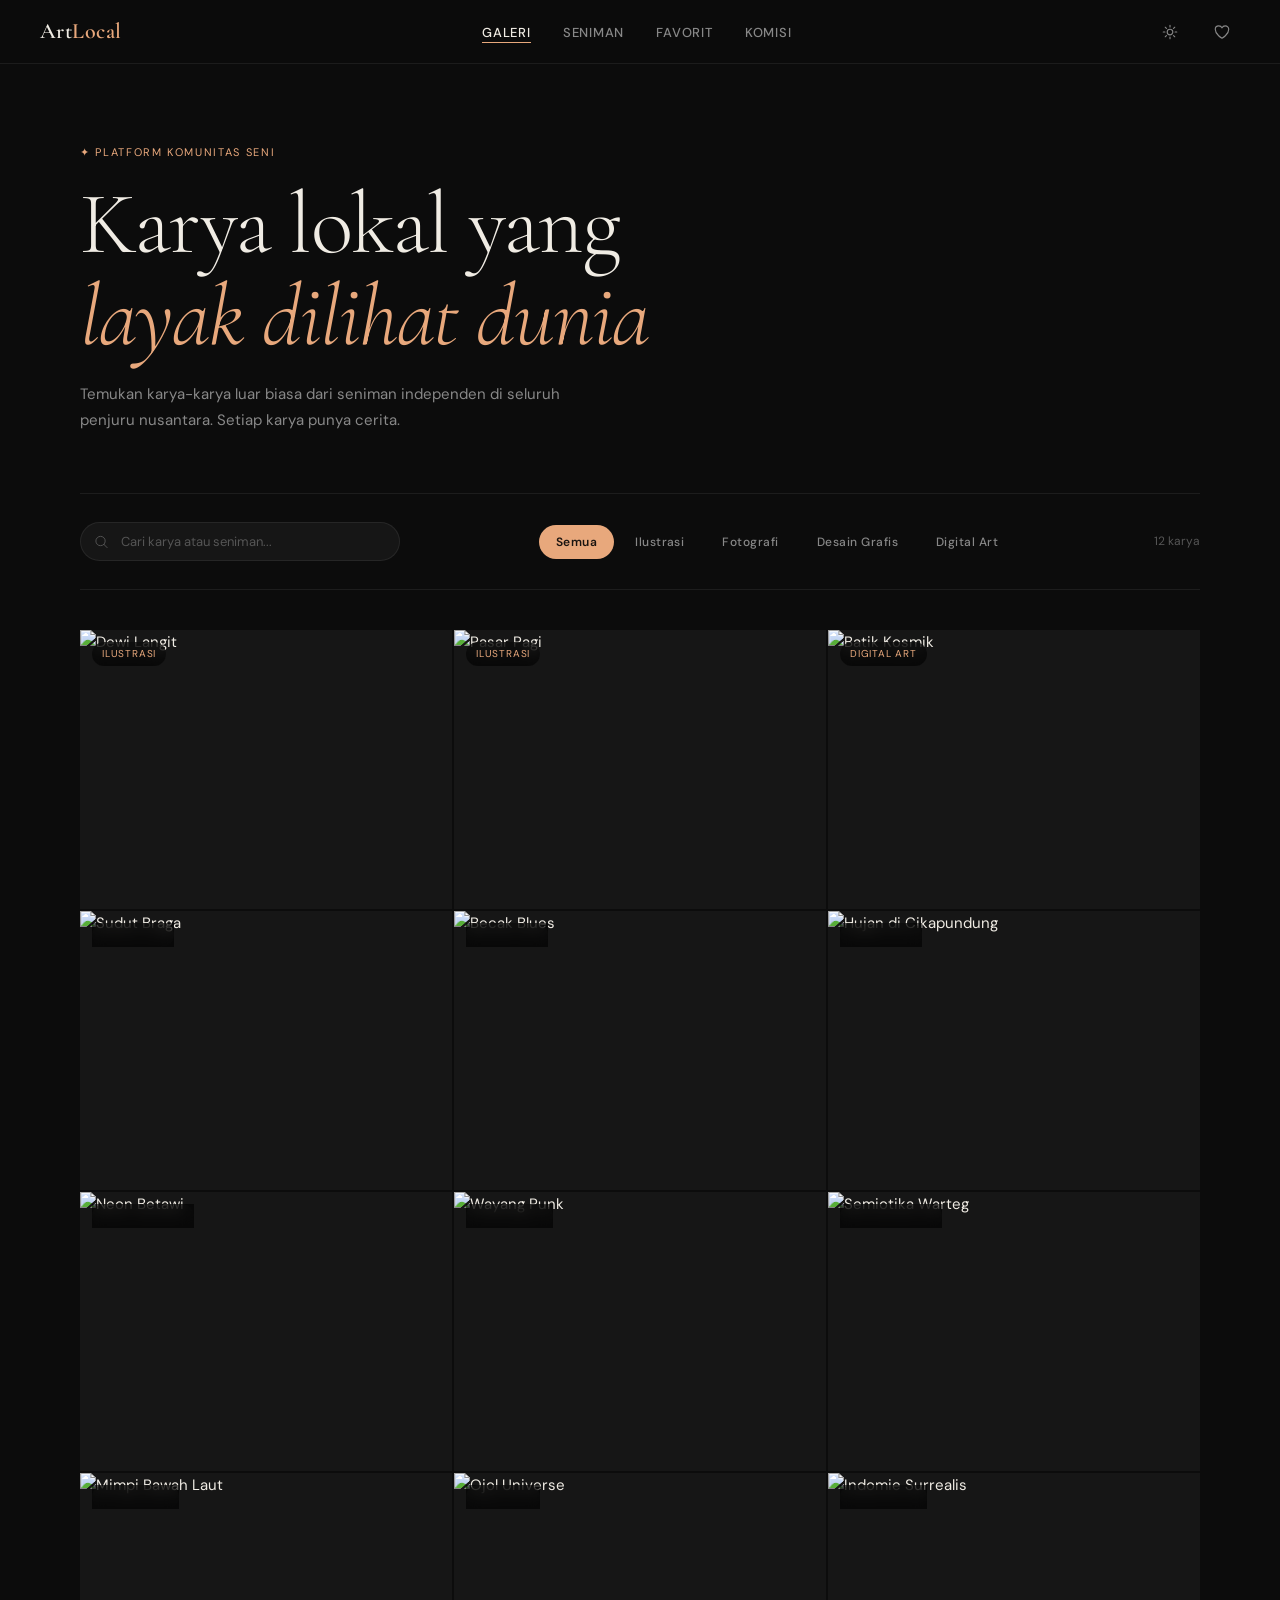
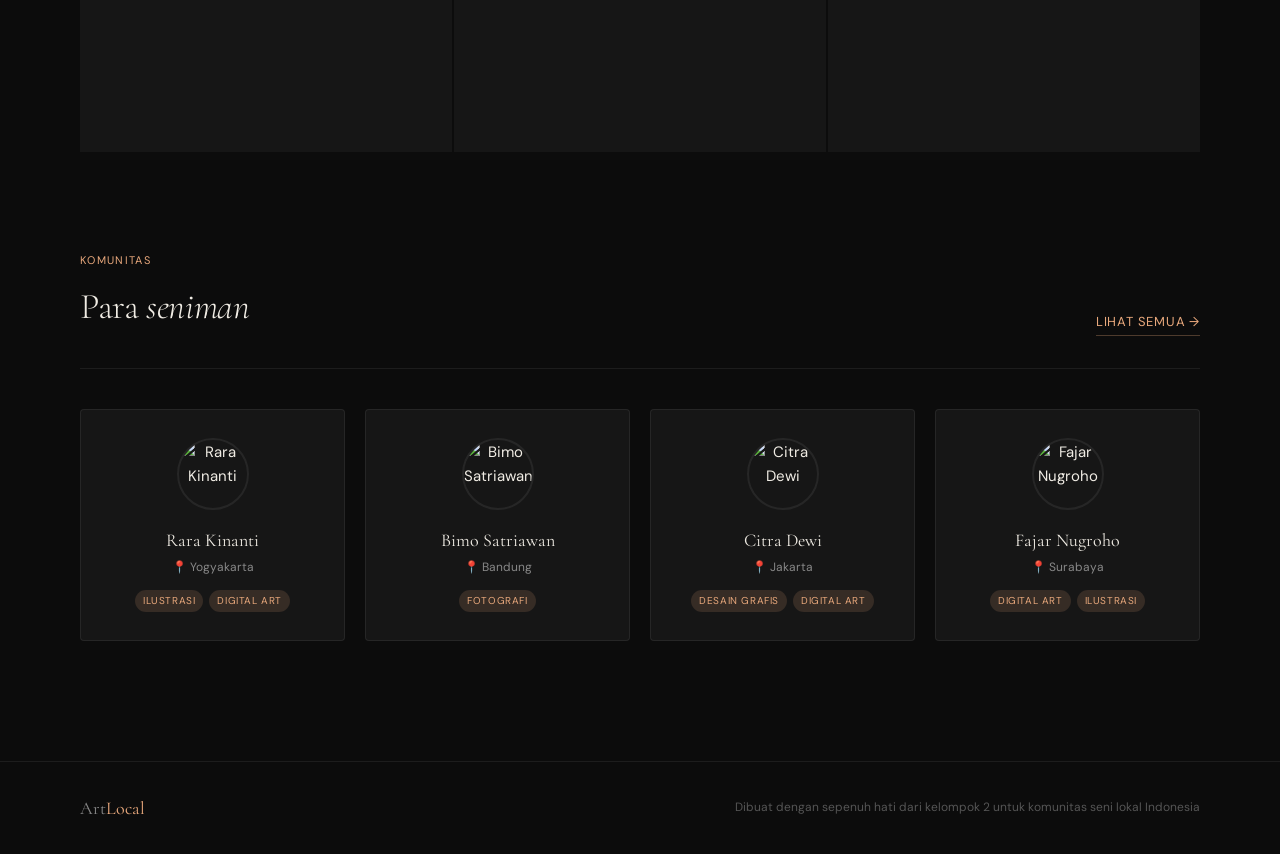
==== index.html @ 75366d5c "added files:" ====
<!DOCTYPE html>
<html lang="id">
<head>
  <meta charset="UTF-8">
  <meta name="viewport" content="width=device-width, initial-scale=1.0">
  <title>ArtLocal — Galeri Seni Lokal Indonesia</title>
  <meta name="description" content="Platform galeri komunitas seni lokal Indonesia. Temukan karya-karya luar biasa dari seniman independen di seluruh penjuru nusantara.">
  <link rel="stylesheet" href="css/style.css">
</head>
<body>


  <nav class="navbar">
    <a href="index.html" class="nav-logo">Art<span>Local</span></a>
    <ul class="nav-links">
      <li><a href="index.html">Galeri</a></li>
      <li><a href="artists.html">Seniman</a></li>
      <li><a href="favorites.html">Favorit</a></li>
      <li><a href="commission.html">Komisi</a></li>
    </ul>
    <div class="nav-actions">
      <button class="btn-icon" id="themeBtn" title="Ganti tema"></button>
      <a href="favorites.html" class="btn-icon" title="Favorit saya">
        <svg xmlns="http://www.w3.org/2000/svg" fill="none" viewBox="0 0 24 24" stroke-width="1.5" stroke="currentColor" width="18" height="18"><path stroke-linecap="round" stroke-linejoin="round" d="M21 8.25c0-2.485-2.099-4.5-4.688-4.5-1.935 0-3.597 1.126-4.312 2.733-.715-1.607-2.377-2.733-4.313-2.733C5.1 3.75 3 5.765 3 8.25c0 7.22 9 12 9 12s9-4.78 9-12Z"/></svg>
      </a>
    </div>
  </nav>

  <main>
    <div class="container">

    
      <section class="hero">
        <p class="hero-eyebrow">✦ Platform Komunitas Seni</p>
        <h1 class="hero-title">Karya lokal yang<br><em>layak dilihat dunia</em></h1>
        <p class="hero-sub">Temukan karya-karya luar biasa dari seniman independen di seluruh penjuru nusantara. Setiap karya punya cerita.</p>
      </section>

      <div class="toolbar">
        <div class="search-wrap">
          <svg xmlns="http://www.w3.org/2000/svg" fill="none" viewBox="0 0 24 24" stroke-width="1.5" stroke="currentColor"><path stroke-linecap="round" stroke-linejoin="round" d="m21 21-5.197-5.197m0 0A7.5 7.5 0 1 0 5.196 5.196a7.5 7.5 0 0 0 10.607 10.607Z"/></svg>
          <input type="text" id="searchInput" class="search-input" placeholder="Cari karya atau seniman...">
        </div>
        <div class="filter-tabs" id="filterTabs">
          <button class="filter-tab active" data-cat="Semua">Semua</button>
          <button class="filter-tab" data-cat="Ilustrasi">Ilustrasi</button>
          <button class="filter-tab" data-cat="Fotografi">Fotografi</button>
          <button class="filter-tab" data-cat="Desain Grafis">Desain Grafis</button>
          <button class="filter-tab" data-cat="Digital Art">Digital Art</button>
        </div>
        <span class="results-count" id="resultsCount"></span>
      </div>

    
      <div class="gallery-grid" id="galleryGrid">
        <div class="loading">
          <div class="loading-dot"></div>
          <div class="loading-dot"></div>
          <div class="loading-dot"></div>
        </div>
      </div>

     
      <div class="section-header">
        <div>
          <p class="section-eyebrow">Komunitas</p>
          <h2 class="section-title">Para <em>seniman</em></h2>
        </div>
        <a href="artists.html" class="section-link">Lihat semua →</a>
      </div>
      <div class="artists-grid" id="artistsGrid">
        <div class="loading">
          <div class="loading-dot"></div>
          <div class="loading-dot"></div>
          <div class="loading-dot"></div>
        </div>
      </div>

    </div>
  </main>

  <footer>
    <div class="container" style="display:flex;justify-content:space-between;align-items:center;width:100%">
      <span class="footer-logo">Art<span>Local</span></span>
      <span class="footer-text">Dibuat dengan sepenuh hati dari kelompok 2 untuk komunitas seni lokal Indonesia</span>
    </div>
  </footer>

  <script src="js/utils.js"></script>
  <script>
    let allArtworks = [];
    let allArtists = [];
    let activeFilter = 'Semua';
    let searchQuery = '';

    async function init() {
      [allArtworks, allArtists] = await Promise.all([fetchArtworks(), fetchArtists()]);
      renderGallery();
      renderArtists();
    }

    function renderGallery() {
      const grid = document.getElementById('galleryGrid');
      let filtered = allArtworks.filter(w => {
        const matchCat = activeFilter === 'Semua' || w.category === activeFilter;
        const q = searchQuery.toLowerCase();
        const artist = allArtists.find(a => a.id === w.artistId);
        const matchSearch = !q || w.title.toLowerCase().includes(q) ||
          (artist && artist.name.toLowerCase().includes(q)) ||
          w.category.toLowerCase().includes(q);
        return matchCat && matchSearch;
      });

      document.getElementById('resultsCount').textContent = `${filtered.length} karya`;

      if (filtered.length === 0) {
        grid.innerHTML = `
          <div class="empty-state">
            <div class="empty-state-icon">🎨</div>
            <h3>Tidak ada karya ditemukan</h3>
            <p>Coba kata kunci atau filter yang berbeda.</p>
          </div>`;
        return;
      }

      grid.innerHTML = filtered.map(w => {
        const artist = allArtists.find(a => a.id === w.artistId);
        return renderArtworkCard(w, artist);
      }).join('');
    }

    function renderArtists() {
      const grid = document.getElementById('artistsGrid');
      grid.innerHTML = allArtists.slice(0, 4).map(a => `
        <div class="artist-card" onclick="location.href='artist.html?id=${a.id}'">
          <img src="${a.avatar}" alt="${a.name}" class="artist-avatar">
          <div class="artist-card-name">${a.name}</div>
          <div class="artist-card-city">📍 ${a.city}</div>
          <div class="artist-card-cats">
            ${a.categories.map(c => `<span class="tag">${c}</span>`).join('')}
          </div>
        </div>
      `).join('');
    }

   
    document.getElementById('filterTabs').addEventListener('click', e => {
      const btn = e.target.closest('.filter-tab');
      if (!btn) return;
      document.querySelectorAll('.filter-tab').forEach(b => b.classList.remove('active'));
      btn.classList.add('active');
      activeFilter = btn.dataset.cat;
      renderGallery();
    });

  
    let searchTimer;
    document.getElementById('searchInput').addEventListener('input', e => {
      clearTimeout(searchTimer);
      searchTimer = setTimeout(() => {
        searchQuery = e.target.value;
        renderGallery();
      }, 300);
    });

    init();
  </script>
</body>
</html>
---- css/style.css ----
@import url('https://fonts.googleapis.com/css2?family=Cormorant+Garamond:ital,wght@0,300;0,400;0,600;1,300;1,400&family=DM+Sans:wght@300;400;500;600&display=swap');


:root {
  --bg: #0c0c0c;
  --bg-card: #161616;
  --bg-hover: #1f1f1f;
  --accent: #e8a87c;
  --accent-dim: rgba(232, 168, 124, 0.15);
  --accent-border: rgba(232, 168, 124, 0.3);
  --text: #f0ece4;
  --text-muted: #888;
  --text-dim: #555;
  --border: rgba(255,255,255,0.07);
  --radius: 4px;
  --font-display: 'Cormorant Garamond', Georgia, serif;
  --font-body: 'DM Sans', sans-serif;
  --transition: 0.3s cubic-bezier(0.4, 0, 0.2, 1);
  --shadow: 0 8px 32px rgba(0,0,0,0.4);
}

[data-theme="light"] {
  --bg: #f7f4ef;
  --bg-card: #ffffff;
  --bg-hover: #f0ece4;
  --accent: #c4713a;
  --accent-dim: rgba(196, 113, 58, 0.1);
  --accent-border: rgba(196, 113, 58, 0.3);
  --text: #1a1814;
  --text-muted: #666;
  --text-dim: #aaa;
  --border: rgba(0,0,0,0.08);
  --shadow: 0 8px 32px rgba(0,0,0,0.08);
}


*, *::before, *::after { box-sizing: border-box; margin: 0; padding: 0; }

html { scroll-behavior: smooth; }

body {
  background: var(--bg);
  color: var(--text);
  font-family: var(--font-body);
  font-size: 15px;
  line-height: 1.6;
  min-height: 100vh;
  transition: background var(--transition), color var(--transition);
}

a { color: inherit; text-decoration: none; }
img { display: block; max-width: 100%; }
button { cursor: pointer; border: none; background: none; font-family: var(--font-body); }
input, textarea, select { font-family: var(--font-body); }


::-webkit-scrollbar { width: 4px; }
::-webkit-scrollbar-track { background: var(--bg); }
::-webkit-scrollbar-thumb { background: var(--text-dim); border-radius: 2px; }


.navbar {
  position: fixed;
  top: 0; left: 0; right: 0;
  z-index: 100;
  padding: 0 40px;
  height: 64px;
  display: flex;
  align-items: center;
  justify-content: space-between;
  background: rgba(12,12,12,0.85);
  backdrop-filter: blur(16px);
  border-bottom: 1px solid var(--border);
  transition: background var(--transition);
}

[data-theme="light"] .navbar {
  background: rgba(247,244,239,0.85);
}

.nav-logo {
  font-family: var(--font-display);
  font-size: 22px;
  font-weight: 600;
  letter-spacing: 0.02em;
  color: var(--text);
}

.nav-logo span { color: var(--accent); }

.nav-links {
  display: flex;
  align-items: center;
  gap: 32px;
  list-style: none;
}

.nav-links a {
  font-size: 13px;
  font-weight: 500;
  letter-spacing: 0.06em;
  text-transform: uppercase;
  color: var(--text-muted);
  transition: color var(--transition);
  position: relative;
}

.nav-links a::after {
  content: '';
  position: absolute;
  bottom: -2px; left: 0; right: 0;
  height: 1px;
  background: var(--accent);
  transform: scaleX(0);
  transition: transform var(--transition);
  transform-origin: left;
}

.nav-links a:hover,
.nav-links a.active {
  color: var(--text);
}

.nav-links a:hover::after,
.nav-links a.active::after {
  transform: scaleX(1);
}

.nav-actions {
  display: flex;
  align-items: center;
  gap: 16px;
}

.btn-icon {
  width: 36px; height: 36px;
  display: flex;
  align-items: center;
  justify-content: center;
  border-radius: 50%;
  color: var(--text-muted);
  transition: all var(--transition);
  font-size: 16px;
}

.btn-icon:hover {
  background: var(--border);
  color: var(--text);
}


main {
  padding-top: 64px;
  min-height: 100vh;
}

.container {
  max-width: 1200px;
  margin: 0 auto;
  padding: 0 40px;
}


.hero {
  padding: 80px 0 60px;
  border-bottom: 1px solid var(--border);
}

.hero-eyebrow {
  font-size: 11px;
  letter-spacing: 0.15em;
  text-transform: uppercase;
  color: var(--accent);
  margin-bottom: 16px;
}

.hero-title {
  font-family: var(--font-display);
  font-size: clamp(48px, 7vw, 88px);
  font-weight: 300;
  line-height: 1.05;
  letter-spacing: -0.02em;
  color: var(--text);
  margin-bottom: 20px;
}

.hero-title em {
  font-style: italic;
  color: var(--accent);
}

.hero-sub {
  font-size: 15px;
  color: var(--text-muted);
  max-width: 480px;
  line-height: 1.7;
}


.toolbar {
  padding: 28px 0;
  display: flex;
  align-items: center;
  justify-content: space-between;
  gap: 16px;
  flex-wrap: wrap;
  border-bottom: 1px solid var(--border);
}

.search-wrap {
  position: relative;
  flex: 1;
  max-width: 320px;
}

.search-wrap svg {
  position: absolute;
  left: 14px; top: 50%;
  transform: translateY(-50%);
  color: var(--text-dim);
  width: 15px; height: 15px;
}

.search-input {
  width: 100%;
  background: var(--bg-card);
  border: 1px solid var(--border);
  border-radius: 100px;
  padding: 10px 16px 10px 40px;
  font-size: 13px;
  color: var(--text);
  outline: none;
  transition: border-color var(--transition);
}

.search-input::placeholder { color: var(--text-dim); }
.search-input:focus { border-color: var(--accent-border); }

.filter-tabs {
  display: flex;
  gap: 4px;
  flex-wrap: wrap;
}

.filter-tab {
  padding: 8px 16px;
  border-radius: 100px;
  font-size: 12px;
  font-weight: 500;
  letter-spacing: 0.04em;
  color: var(--text-muted);
  border: 1px solid transparent;
  transition: all var(--transition);
}

.filter-tab:hover {
  color: var(--text);
  border-color: var(--border);
}

.filter-tab.active {
  background: var(--accent);
  color: #1a1410;
  font-weight: 600;
}

.results-count {
  font-size: 12px;
  color: var(--text-dim);
  white-space: nowrap;
}


.gallery-grid {
  padding: 40px 0;
  display: grid;
  grid-template-columns: repeat(auto-fill, minmax(280px, 1fr));
  gap: 2px;
}

.artwork-card {
  position: relative;
  overflow: hidden;
  cursor: pointer;
  background: var(--bg-card);
  aspect-ratio: 4/3;
}

.artwork-card img {
  width: 100%; height: 100%;
  object-fit: cover;
  transition: transform 0.6s cubic-bezier(0.4, 0, 0.2, 1);
}

.artwork-card:hover img {
  transform: scale(1.05);
}

.artwork-card-overlay {
  position: absolute;
  inset: 0;
  background: linear-gradient(to top, rgba(0,0,0,0.85) 0%, transparent 60%);
  opacity: 0;
  transition: opacity var(--transition);
  display: flex;
  flex-direction: column;
  justify-content: flex-end;
  padding: 20px;
}

.artwork-card:hover .artwork-card-overlay {
  opacity: 1;
}

.artwork-card-title {
  font-family: var(--font-display);
  font-size: 18px;
  font-weight: 400;
  color: #fff;
  margin-bottom: 4px;
}

.artwork-card-artist {
  font-size: 12px;
  color: rgba(255,255,255,0.65);
  letter-spacing: 0.04em;
}

.artwork-card-cat {
  position: absolute;
  top: 12px; left: 12px;
  background: rgba(0,0,0,0.6);
  backdrop-filter: blur(8px);
  color: var(--accent);
  font-size: 10px;
  letter-spacing: 0.08em;
  text-transform: uppercase;
  padding: 4px 10px;
  border-radius: 100px;
}

.artwork-fav-btn {
  position: absolute;
  top: 12px; right: 12px;
  width: 32px; height: 32px;
  background: rgba(0,0,0,0.6);
  backdrop-filter: blur(8px);
  border-radius: 50%;
  display: flex;
  align-items: center;
  justify-content: center;
  font-size: 14px;
  transition: all var(--transition);
  opacity: 0;
}

.artwork-card:hover .artwork-fav-btn {
  opacity: 1;
}

.artwork-fav-btn.saved,
.artwork-fav-btn:hover {
  opacity: 1;
  background: var(--accent);
  color: #1a1410;
}

.empty-state {
  grid-column: 1/-1;
  text-align: center;
  padding: 80px 20px;
  color: var(--text-muted);
}

.empty-state-icon {
  font-size: 48px;
  margin-bottom: 16px;
  opacity: 0.4;
}

.empty-state h3 {
  font-family: var(--font-display);
  font-size: 24px;
  font-weight: 400;
  margin-bottom: 8px;
  color: var(--text);
}


.section-header {
  padding: 60px 0 32px;
  display: flex;
  align-items: flex-end;
  justify-content: space-between;
  border-bottom: 1px solid var(--border);
  margin-bottom: 40px;
}

.section-eyebrow {
  font-size: 11px;
  letter-spacing: 0.12em;
  text-transform: uppercase;
  color: var(--accent);
  margin-bottom: 8px;
}

.section-title {
  font-family: var(--font-display);
  font-size: 36px;
  font-weight: 300;
  letter-spacing: -0.01em;
}

.section-title em { font-style: italic; }

.section-link {
  font-size: 13px;
  color: var(--accent);
  letter-spacing: 0.06em;
  text-transform: uppercase;
  border-bottom: 1px solid var(--accent-border);
  padding-bottom: 2px;
  transition: opacity var(--transition);
}
.section-link:hover { opacity: 0.7; }


.artists-grid {
  display: grid;
  grid-template-columns: repeat(auto-fill, minmax(220px, 1fr));
  gap: 20px;
  padding-bottom: 60px;
}

.artist-card {
  background: var(--bg-card);
  border: 1px solid var(--border);
  border-radius: var(--radius);
  padding: 28px 20px;
  text-align: center;
  cursor: pointer;
  transition: all var(--transition);
}

.artist-card:hover {
  border-color: var(--accent-border);
  transform: translateY(-4px);
  box-shadow: var(--shadow);
}

.artist-avatar {
  width: 72px; height: 72px;
  border-radius: 50%;
  object-fit: cover;
  margin: 0 auto 16px;
  border: 2px solid var(--border);
  transition: border-color var(--transition);
}

.artist-card:hover .artist-avatar {
  border-color: var(--accent);
}

.artist-card-name {
  font-family: var(--font-display);
  font-size: 18px;
  font-weight: 400;
  margin-bottom: 4px;
}

.artist-card-city {
  font-size: 12px;
  color: var(--text-muted);
  margin-bottom: 12px;
}

.artist-card-cats {
  display: flex;
  gap: 6px;
  flex-wrap: wrap;
  justify-content: center;
}

.tag {
  font-size: 10px;
  letter-spacing: 0.06em;
  text-transform: uppercase;
  color: var(--accent);
  background: var(--accent-dim);
  padding: 3px 8px;
  border-radius: 100px;
}


.page-header {
  padding: 60px 0 40px;
  border-bottom: 1px solid var(--border);
}

.page-back {
  display: inline-flex;
  align-items: center;
  gap: 8px;
  font-size: 13px;
  color: var(--text-muted);
  margin-bottom: 32px;
  transition: color var(--transition);
}
.page-back:hover { color: var(--accent); }
.page-back svg { width: 16px; height: 16px; }


.artist-profile {
  display: grid;
  grid-template-columns: auto 1fr;
  gap: 40px;
  align-items: start;
}

.artist-profile-avatar {
  width: 120px; height: 120px;
  border-radius: 50%;
  object-fit: cover;
  border: 3px solid var(--accent-border);
}

.artist-profile-name {
  font-family: var(--font-display);
  font-size: clamp(32px, 5vw, 52px);
  font-weight: 300;
  letter-spacing: -0.02em;
  margin-bottom: 8px;
}

.artist-profile-city {
  display: flex;
  align-items: center;
  gap: 6px;
  font-size: 13px;
  color: var(--text-muted);
  margin-bottom: 16px;
}

.artist-profile-bio {
  font-size: 15px;
  color: var(--text-muted);
  line-height: 1.7;
  max-width: 600px;
  margin-bottom: 20px;
}

.artist-social {
  display: inline-flex;
  align-items: center;
  gap: 8px;
  font-size: 13px;
  color: var(--accent);
  border-bottom: 1px solid var(--accent-border);
  padding-bottom: 1px;
}


.artwork-detail {
  display: grid;
  grid-template-columns: 1fr 380px;
  gap: 60px;
  padding: 60px 0;
  align-items: start;
}

.artwork-main-image {
  position: sticky;
  top: 84px;
}

.artwork-main-image img {
  width: 100%;
  border-radius: var(--radius);
  box-shadow: var(--shadow);
}


.artwork-category-badge {
  display: inline-block;
  font-size: 10px;
  letter-spacing: 0.1em;
  text-transform: uppercase;
  color: var(--accent);
  border: 1px solid var(--accent-border);
  padding: 4px 12px;
  border-radius: 100px;
  margin-bottom: 20px;
}

.artwork-title {
  font-family: var(--font-display);
  font-size: clamp(36px, 5vw, 56px);
  font-weight: 300;
  line-height: 1.1;
  letter-spacing: -0.02em;
  margin-bottom: 8px;
}

.artwork-year {
  font-size: 13px;
  color: var(--text-dim);
  margin-bottom: 28px;
}

.artwork-artist-mini {
  display: flex;
  align-items: center;
  gap: 12px;
  padding: 16px;
  background: var(--bg-card);
  border: 1px solid var(--border);
  border-radius: var(--radius);
  margin-bottom: 32px;
  cursor: pointer;
  transition: border-color var(--transition);
}

.artwork-artist-mini:hover { border-color: var(--accent-border); }

.artwork-artist-mini img {
  width: 44px; height: 44px;
  border-radius: 50%;
  object-fit: cover;
}

.artwork-artist-mini-name {
  font-weight: 500;
  font-size: 14px;
  margin-bottom: 2px;
}

.artwork-artist-mini-city {
  font-size: 12px;
  color: var(--text-muted);
}

.artwork-desc-label {
  font-size: 11px;
  letter-spacing: 0.1em;
  text-transform: uppercase;
  color: var(--text-dim);
  margin-bottom: 10px;
}

.artwork-desc {
  font-size: 15px;
  line-height: 1.75;
  color: var(--text-muted);
  margin-bottom: 28px;
}

.artwork-story {
  border-left: 2px solid var(--accent);
  padding-left: 16px;
  margin-bottom: 32px;
}

.artwork-story p {
  font-family: var(--font-display);
  font-size: 17px;
  font-style: italic;
  color: var(--text-muted);
  line-height: 1.7;
}

.artwork-tags {
  display: flex;
  flex-wrap: wrap;
  gap: 6px;
  margin-bottom: 32px;
}

.artwork-actions {
  display: flex;
  gap: 12px;
}

.btn-primary {
  flex: 1;
  padding: 13px 24px;
  background: var(--accent);
  color: #1a1410;
  font-size: 13px;
  font-weight: 600;
  letter-spacing: 0.06em;
  text-transform: uppercase;
  border-radius: var(--radius);
  transition: opacity var(--transition);
  text-align: center;
}
.btn-primary:hover { opacity: 0.85; }

.btn-outline {
  padding: 13px 20px;
  border: 1px solid var(--border);
  color: var(--text-muted);
  font-size: 13px;
  font-weight: 500;
  border-radius: var(--radius);
  transition: all var(--transition);
  display: flex;
  align-items: center;
  gap: 6px;
}
.btn-outline:hover { border-color: var(--accent-border); color: var(--text); }
.btn-outline.saved { border-color: var(--accent); color: var(--accent); }


.apresiasi-section {
  display: flex;
  align-items: center;
  gap: 12px;
  padding: 20px 0;
  border-top: 1px solid var(--border);
  border-bottom: 1px solid var(--border);
  margin-bottom: 32px;
}

.btn-apresiasi {
  display: flex;
  align-items: center;
  gap: 8px;
  padding: 10px 20px;
  border: 1px solid var(--border);
  border-radius: 100px;
  font-size: 14px;
  color: var(--text-muted);
  transition: all var(--transition);
}

.btn-apresiasi:hover,
.btn-apresiasi.active {
  background: var(--accent-dim);
  border-color: var(--accent);
  color: var(--accent);
}

.apresiasi-count {
  font-family: var(--font-display);
  font-size: 28px;
  font-weight: 300;
  color: var(--text);
}

.apresiasi-label {
  font-size: 12px;
  color: var(--text-dim);
}


.form-page {
  max-width: 640px;
  padding: 60px 0;
}

.form-group {
  margin-bottom: 24px;
}

.form-label {
  display: block;
  font-size: 12px;
  letter-spacing: 0.08em;
  text-transform: uppercase;
  color: var(--text-muted);
  margin-bottom: 8px;
}

.form-input,
.form-select,
.form-textarea {
  width: 100%;
  background: var(--bg-card);
  border: 1px solid var(--border);
  border-radius: var(--radius);
  padding: 12px 16px;
  font-size: 15px;
  color: var(--text);
  outline: none;
  transition: border-color var(--transition);
}

.form-input::placeholder,
.form-textarea::placeholder { color: var(--text-dim); }
.form-input:focus,
.form-select:focus,
.form-textarea:focus { border-color: var(--accent-border); }

.form-select {
  appearance: none;
  -webkit-appearance: none;
  cursor: pointer;
}

.form-select option { background: #1a1a1a; }

.form-textarea { resize: vertical; min-height: 120px; }

.form-row {
  display: grid;
  grid-template-columns: 1fr 1fr;
  gap: 16px;
}

.form-error {
  font-size: 12px;
  color: #e87c7c;
  margin-top: 6px;
  display: none;
}

.form-group.error .form-input,
.form-group.error .form-select,
.form-group.error .form-textarea {
  border-color: #e87c7c;
}

.form-group.error .form-error {
  display: block;
}


.modal-overlay {
  position: fixed;
  inset: 0;
  background: rgba(0,0,0,0.7);
  backdrop-filter: blur(8px);
  z-index: 200;
  display: flex;
  align-items: center;
  justify-content: center;
  opacity: 0;
  pointer-events: none;
  transition: opacity var(--transition);
}

.modal-overlay.show {
  opacity: 1;
  pointer-events: all;
}

.modal {
  background: var(--bg-card);
  border: 1px solid var(--border);
  border-radius: 8px;
  padding: 48px 40px;
  text-align: center;
  max-width: 400px;
  width: 90%;
  transform: translateY(20px);
  transition: transform var(--transition);
}

.modal-overlay.show .modal {
  transform: translateY(0);
}

.modal-icon {
  font-size: 48px;
  margin-bottom: 20px;
}

.modal-title {
  font-family: var(--font-display);
  font-size: 28px;
  font-weight: 400;
  margin-bottom: 12px;
}

.modal-text {
  font-size: 14px;
  color: var(--text-muted);
  line-height: 1.6;
  margin-bottom: 28px;
}


.favorites-grid {
  display: grid;
  grid-template-columns: repeat(auto-fill, minmax(280px, 1fr));
  gap: 2px;
  padding-bottom: 60px;
}


.stats-row {
  display: flex;
  gap: 32px;
  padding: 24px 0;
  border-bottom: 1px solid var(--border);
  margin-bottom: 32px;
}


.stat-num {
  font-family: var(--font-display);
  font-size: 32px;
  font-weight: 300;
  color: var(--text);
}
.stat-label {
  font-size: 12px;
  color: var(--text-dim);
  text-transform: uppercase;
  letter-spacing: 0.06em;
}


footer {
  border-top: 1px solid var(--border);
  padding: 32px 0;
  margin-top: 60px;
  display: flex;
  align-items: center;
  justify-content: space-between;
}

.footer-logo {
  font-family: var(--font-display);
  font-size: 18px;
  color: var(--text-muted);
}

.footer-logo span { color: var(--accent); }

.footer-text {
  font-size: 12px;
  color: var(--text-dim);
}


.loading {
  grid-column: 1/-1;
  display: flex;
  justify-content: center;
  padding: 60px;
}

.loading-dot {
  width: 8px; height: 8px;
  background: var(--accent);
  border-radius: 50%;
  margin: 0 4px;
  animation: bounce 1.2s infinite;
}
.loading-dot:nth-child(2) { animation-delay: 0.2s; }
.loading-dot:nth-child(3) { animation-delay: 0.4s; }

@keyframes bounce {
  0%, 80%, 100% { transform: translateY(0); opacity: 0.4; }
  40% { transform: translateY(-10px); opacity: 1; }
}


.toast {
  position: fixed;
  bottom: 32px;
  left: 50%;
  transform: translateX(-50%) translateY(80px);
  background: var(--bg-card);
  border: 1px solid var(--accent-border);
  color: var(--text);
  padding: 12px 24px;
  border-radius: 100px;
  font-size: 13px;
  z-index: 300;
  transition: transform 0.4s cubic-bezier(0.34, 1.56, 0.64, 1);
  white-space: nowrap;
}

.toast.show {
  transform: translateX(-50%) translateY(0);
}


@media (max-width: 768px) {
  .navbar { padding: 0 20px; }
  .container { padding: 0 20px; }
  .nav-links { display: none; }
  .artwork-detail { grid-template-columns: 1fr; }
  .artwork-main-image { position: static; }
  .artist-profile { grid-template-columns: 1fr; text-align: center; }
  .artist-profile-city { justify-content: center; }
  .form-row { grid-template-columns: 1fr; }
  .hero-title { font-size: 40px; }
  .toolbar { flex-direction: column; align-items: stretch; }
  .search-wrap { max-width: 100%; }
}
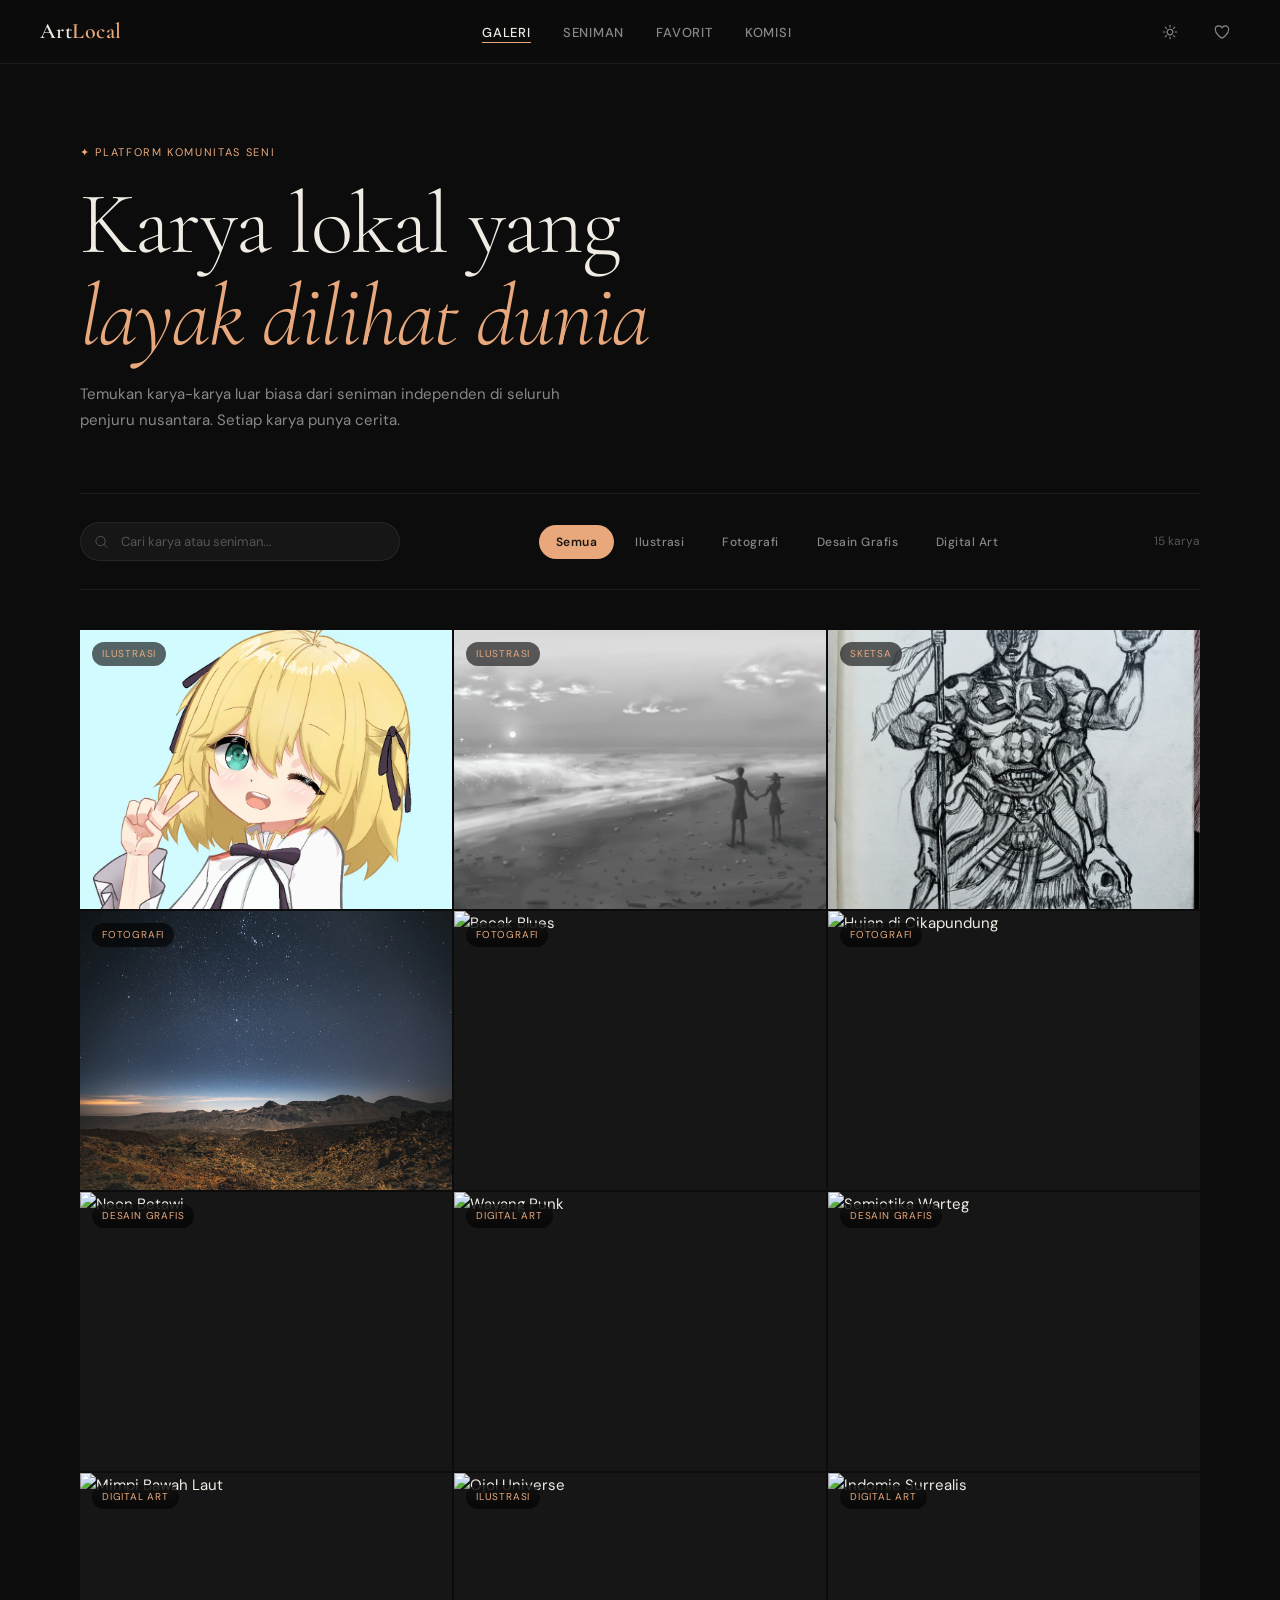
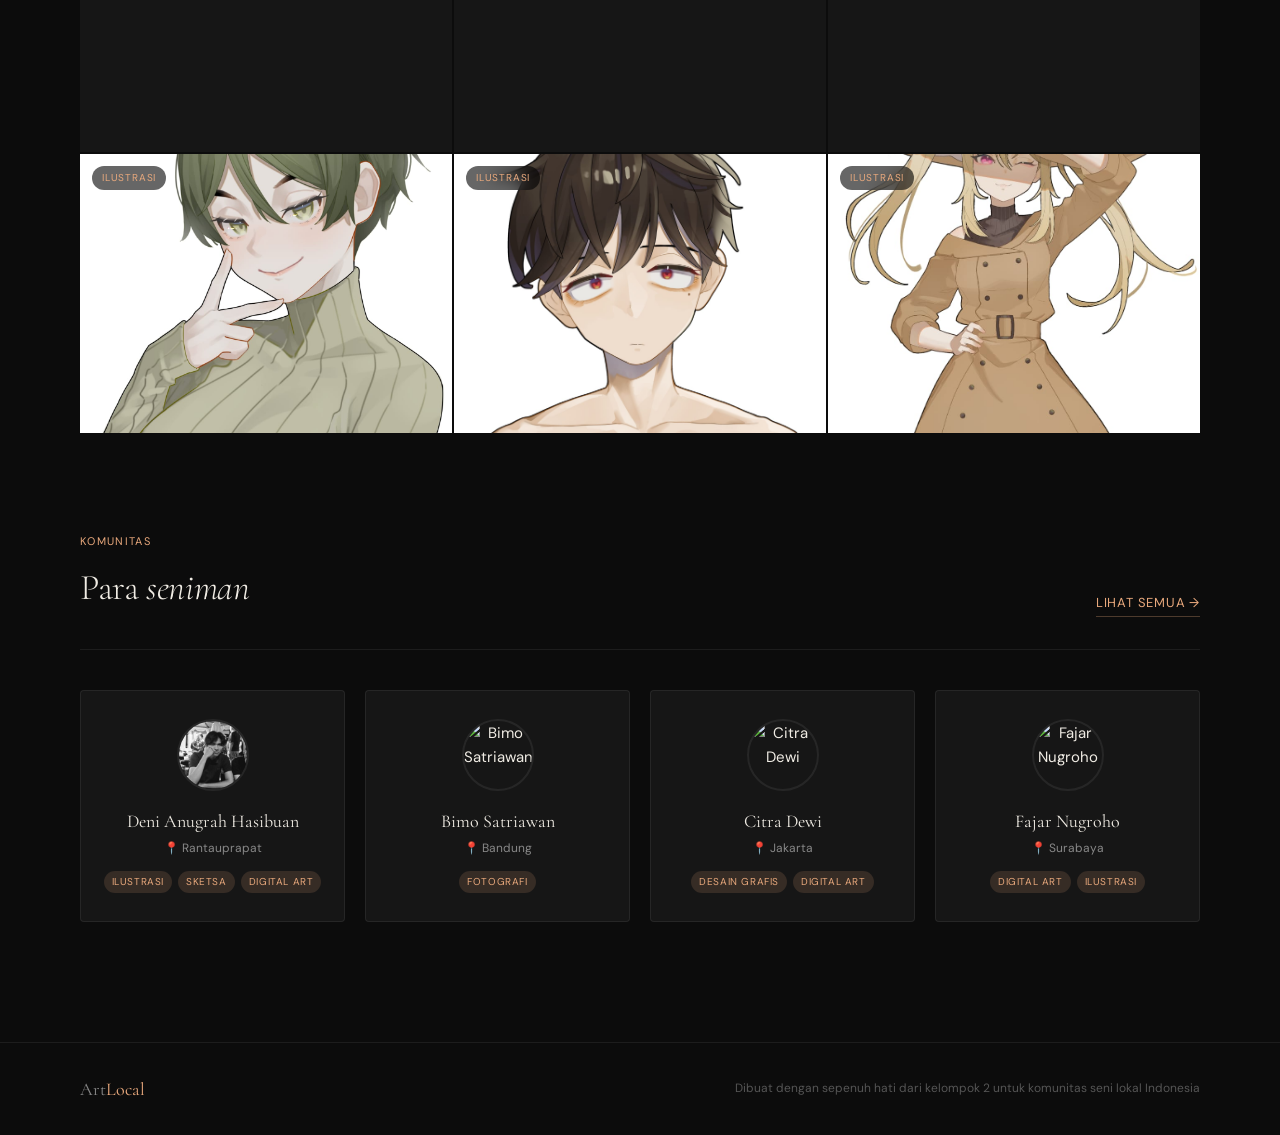
==== commit 6289e9f5: "minor: update footer text and page titles" ====
--- a/index.html
+++ b/index.html
@@ -3,7 +3,7 @@
 <head>
   <meta charset="UTF-8">
   <meta name="viewport" content="width=device-width, initial-scale=1.0">
-  <title>ArtLocal — Galeri Seni Lokal Indonesia</title>
+  <title>ArtLocal | Galeri Seni Lokal Indonesia</title>
   <meta name="description" content="Platform galeri komunitas seni lokal Indonesia. Temukan karya-karya luar biasa dari seniman independen di seluruh penjuru nusantara.">
   <link rel="stylesheet" href="css/style.css">
 </head>
